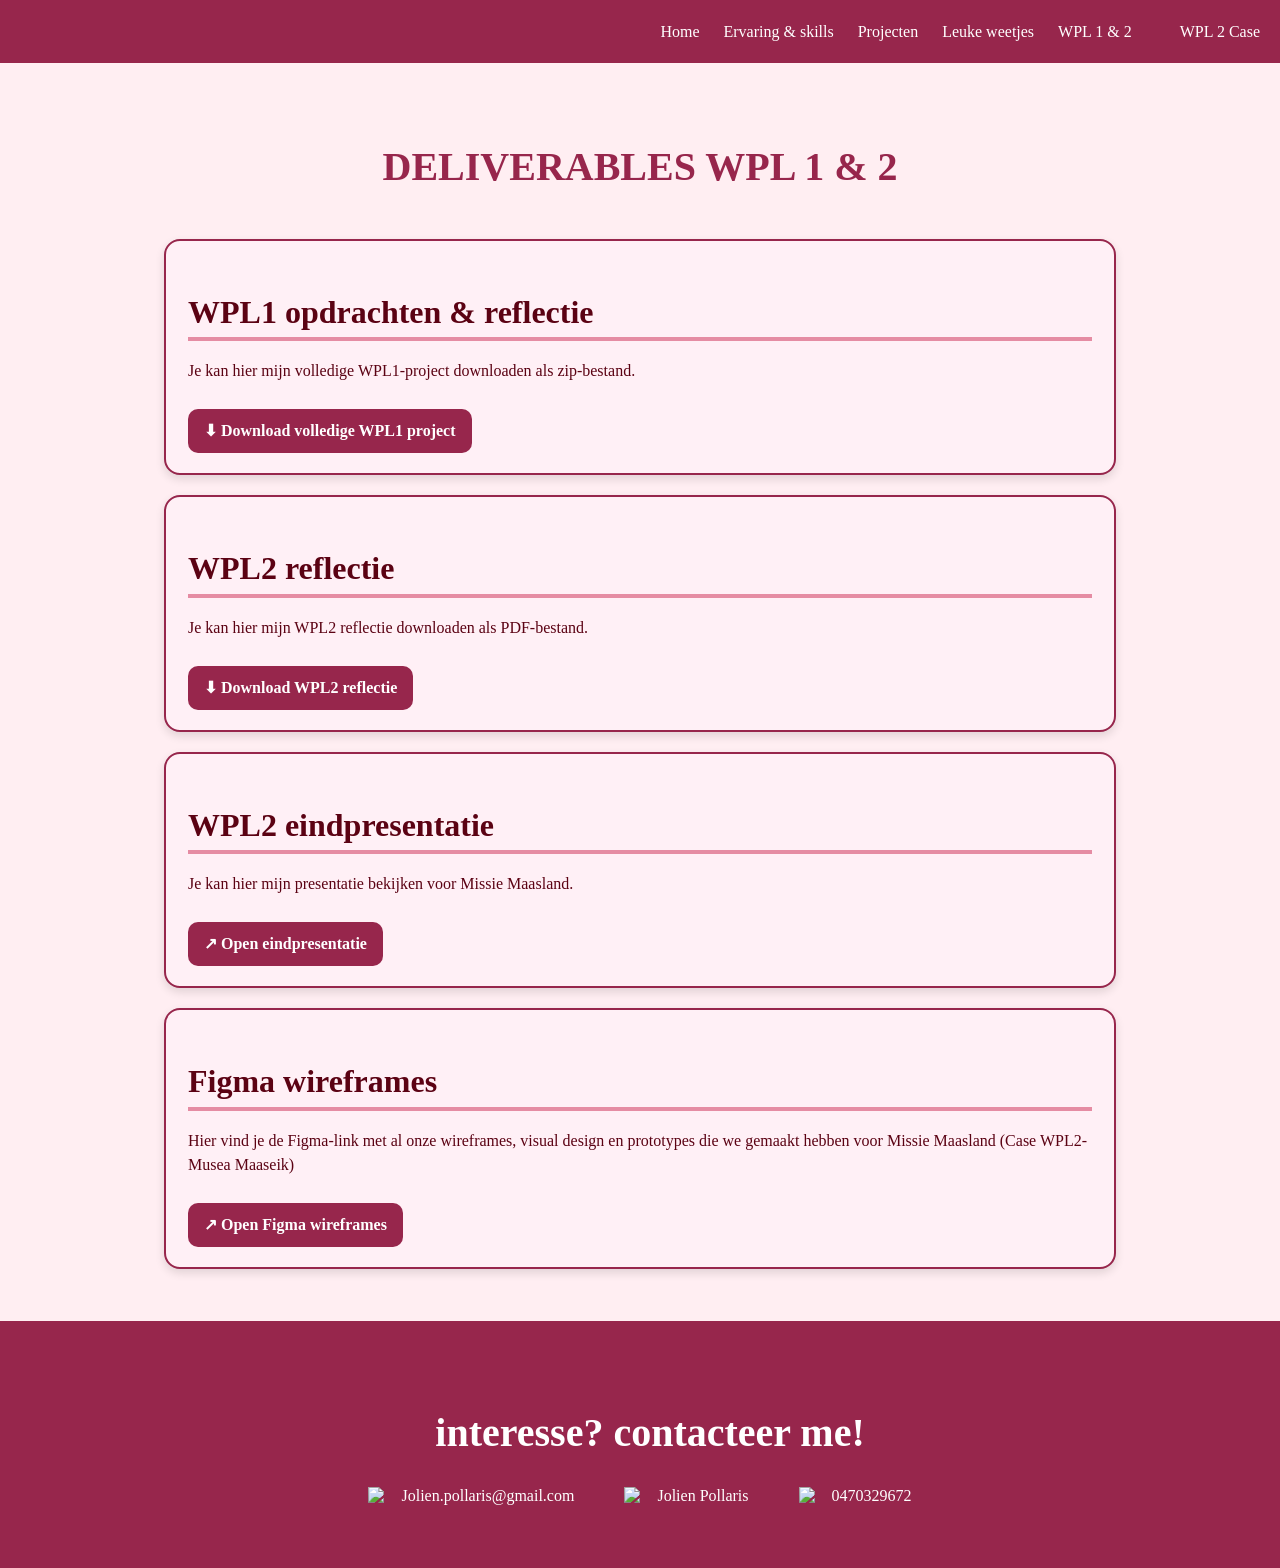
==== index.html @ 30694405 "- added page Case WPL 2 + casedsicription - added page WPL 1 & 2 + links - fixed footer - fixed head" ====
<!DOCTYPE html>
<html lang="en">
<head>
    <meta charset="UTF-8">
    <title>Situering DVO en reflectie</title>
    <meta name="viewport" content="width=device-width, initial-scale=1.0">
    <!-- Bootstrap CSS -->
    <link href="https://cdn.jsdelivr.net/npm/bootstrap@5.3.2/dist/css/bootstrap.min.css" rel="stylesheet">
    <link rel="stylesheet" href="index.css">
</head>
<body>

<header>
    <nav class="nav-page-header">
        <ul>
            <li><a href="index-home.html">Home</a></li>
            <li><a href="Ervaring%20&%20skills.html">Ervaring & skills</a></li>
            <li><a href="Projecten.html">Projecten</a></li>
            <li><a href="Leuke%20weetjes.html">Leuke weetjes</a></li>
            <li><a href="index.html">WPL 1 & 2</a><li>
            <li><a href="WPL-2-Case.html">WPL 2 Case</a></li>
        </ul>
    </nav>
</header>

<main>
    <h1>Deliverables WPL 1 &amp; 2</h1>

    <div class="deliverable-card">
        <h2>WPL1 opdrachten &amp; reflectie</h2>
        <p>Je kan hier mijn volledige WPL1-project downloaden als zip-bestand.</p>
        <a class="btn-download" href="assets/Taken%20WPL%201.zip" download>
            ⬇ Download volledige WPL1 project
        </a>
    </div>

    <div class="deliverable-card">
        <h2>WPL2 reflectie</h2>
        <p>Je kan hier mijn WPL2 reflectie downloaden als PDF-bestand.</p>
        <a class="btn-download" href="assets/Opdracht%20eindreflectie%20WPL2_Pollaris_Jolien.pdf" download>
            ⬇ Download WPL2 reflectie
        </a>
    </div>

    <div class="deliverable-card">
        <h2>WPL2 eindpresentatie</h2>
        <p>Je kan hier mijn presentatie bekijken voor Missie Maasland.</p>
        <a class="btn-download" href="assets/MissieMaasland-Eindpresentatie.pdf" target="_blank">
            ↗ Open eindpresentatie
        </a>
    </div>

    <div class="deliverable-card">
        <h2>Figma wireframes</h2>
        <p>Hier vind je de Figma-link met al onze wireframes, visual design en prototypes die we gemaakt hebben voor Missie Maasland (Case WPL2- Musea Maaseik)</p>
        <a class="btn-download"
           href="https://www.figma.com/design/A0nHrHpGoaWm3cTa3PGBNO/Wireframes-musea-maaseik?node-id=0-1&p=f&t=g0k9iLxpSkvIVcbJ-0"
           target="_blank">
            ↗ Open Figma wireframes
        </a>
    </div>

</main>

<footer class="contact-sectie">
    <h1>Interesse? Contacteer me!</h1>

    <section class="contact-links">
        <a href="https://mail.google.com/mail/u/0/?tab=rm&ogbl#inbox?compose=DmwnWrRtsncWtsWmXSWzNTnJlrHxDGCNJRVTjrslbZTVKmMLPmZFTZrtPswzjSnzWWzLDfMdKFjQ" class="contact-item">
            <img class="icon" src="assets/Mail.svg" alt="mail icoon">
            <span>Jolien.pollaris@gmail.com</span>
        </a>

        <a href="https://www.linkedin.com/in/jolien-pollaris-762a94254/" class="contact-item">
            <img src="assets/LinkedIn.svg" alt="LinkedIn icoon">
            <span>Jolien Pollaris</span>
        </a>

        <a href="tel:0470329672" class="contact-item">
            <img src="assets/phone.svg" alt="telefoon icoon">
            <span>0470329672</span>
        </a>
    </section>
</footer>

</body>
</html>

<!--            <h2>Creatieve Vormgever</h2>
    <p>Voor het dashboardproject werkten we op basis van een duidelijke briefing en stelden we een planning op. We
        volgden hierbij vaste stappen zoals schetsen, wireframes, een moodboard en uiteindelijk het visueel design
        maken. In elke fase was een duidelijke vooruitgang zichtbaar op vlak van creativiteit en visuele
        aantrekkelijkheid.
        Mijn dashboard was in het begin nog vrij basic, maar door gerichte feedback van de leerkracht is dit geëvolueerd
        naar een sterker en verzorgder ontwerp. Hierdoor merkte ik een duidelijke groei op creatief vlak. Met
        geanimeerde effecten heb ik voorlopig nog beperkt geëxperimenteerd in CSS, waardoor ik denk dat ik hier nog meer
        in ga groeien volgend semester.
        Daarnaast bouwden we onze eigen portfolio-website. Dankzij de kennis die ik opdeed binnen UI-design kan ik nu
        beter inschatten of interfaces gebruiksvriendelijk zijn en hier bewuster ontwerpkeuzes in maken.
    </p>

    <h2>Front-end ontwikkelaar</h2>
    <p>Voordat ik aan deze opleiding begon, had ik nog geen kennis van HTML, CSS of JavaScript. Tijdens het vak
        Scripting leerde ik hoe ik dynamische gegevens kan toevoegen aan een website. Door hier tijdens werkplekleren en
        de PE van Scripting zelfstandig mee te experimenteren, kan ik nu basisfunctionaliteiten dynamisch maken, zoals
        het renderen van cards en het instellen van filters.
        Tijdens werkplekleren leerden we ook werken met GitHub, waardoor ik mijn code kan beheren, mijn vooruitgang kan
        opvolgen en indien nodig kan terugkeren naar een vorige versie. Wanneer ik fouten tegenkom in mijn code, maak ik
        gebruik van AI en andere hulpmiddelen om sneller tot een oplossing te komen en bij te leren.
        Voor mijn portfolio werkten we met een duidelijke planning, inclusief tussentijdse evaluaties en voorbereidingen
        voor GitHub. Hierdoor leerde ik gestructureerd werken en mijn front-end projecten stapsgewijs verbeteren.
    </p>

    <h2>Communicator/teamplayer</h2>
    <p>Dit semester hebben we niet zo veel groepswerken gekregen, maar alle groepswerken die er waren zijn goed
        verlopen. Wanneer we bezig zijn met programmeren is het Engels vakjargon heel veel gebruikt. </p>

    <h2>Levenslang lerende</h2>
    <p>Door de feedback die ik kreeg tijdens het maken van mijn dashboard bij werkplekleren, heb ik geleerd om
        kritischer te kijken naar mijn eigen werk en dat van anderen. Daarnaast heb ik dankzij de
        Thalento-persoonlijkheidstest nieuwe inzichten over mezelf gekregen, wat bijdroeg aan mijn persoonlijke
        ontwikkeling. We leerden ook bewust omgaan met auteursrechten door uitsluitend rechtenvrije afbeeldingen te
        gebruiken. Op die manier handelen we duurzaam en conform de geldende wetgeving rond copyright.</p>

    <h1>Reflectie</h1>
    <h2>AIM-reflectie Werkplekleren</h2>
    <p>Werkplekleren 1 draaide vooral om het ontdekken van je eigen sterktes en zwaktes, en het experimenteren met
        creativiteit door te werken aan je portfolio en dashboard. Daarnaast waren er enkele gastcolleges waarin we
        kennismaakten met diverse front en backenddevelopers, designers en marketeers.</p>

    <h3>Wat ging er goed?</h3>
    <p>
        Persoonlijk vond ik het erg leuk om een dashboard te maken. Dit vond ik het leukste project van werkplekleren.
        Omdat je de volledige vrijheid kreeg om je eigen ding te doen. Ook was het wel handig dat we vaak
        tijdens de lessen aan opdrachten mochten werken, want dan konden we altijd bij een leerkracht terecht
        voor feedback of vragen.
    </p>

    <h3>Wat ging er minder goed?</h3>
    <p>
        Sommige opdrachten vond ik persoonlijk onduidelijk, zoals de uitleg van het dashboard in de beginfase. Er werden
        voorbeelden gegeven, maar die hadden voor mij niet echt meerwaarde. Sommige taken leken bovendien geen duidelijk
        doel te hebben. Hierbij denk ik bijvoorbeeld aan het wekelijks nemen en uploaden van screenshots van je
        Trello-bord
        om te kijken hoe ver je in je planning zat. Voor het dashboard had ik dit nooit bijgehouden en ik merkte te laat
        dat
        je dit van elke week moest uploaden.
    </p>

    <h3>Nieuwe inzichten</h3>
    <p>
        Ik heb geleerd om meer feedback te vragen en het minder persoonlijk te nemen. De eerste keer dat ik mijn
        dashboard
        liet zien aan een leerkracht, kreeg ik veel negatieve feedback. Ik wist zelf ook dat er iets mis was met mijn
        dashboard, maar ik wist niet precies wat. Ondanks dat zijn feedback wel binnen kwam, ben ik zo blij dat hij mij
        heeft laten zien wat ik zelf niet kon zien. Daardoor kon ik een dashboard maken waar ik zelf trots op was.
        Achteraf
        ben ik dus heel blij dat ik zijn feedback kreeg, want ik had even iemand nodig die eerlijk durfde te zeggen wat
        er
        mis was met mijn dashboard.
    </p>

    <h3>Waar ben ik trots op?</h3>
    <p>Ik ben trots op mezelf dat ik bij de negatieve feedback op mijn dashboard heb besloten om niet bij de pakken te
        blijven zitten, maar er juist extra hard aan te werken om er het beste van te maken. Uiteindelijk heb ik een
        dashboard kunnen maken waar ik volledig achter stond. Daarnaast ben ik ook blij met mijn portfoliowebsite, want
        die
        ziet er, op een paar kleine details na, visueel goed uit. Iets wat indruk op mij heeft gemaakt is de AI-tool
        Lovable, omdat je aan de hand van jouw stijl iets kan genereren en hier heel veel inspiratie uit kunt halen.</p>


    <h2>Wat neem ik mee naar WPL2?</h2>
    <section class="kernkwadranten-container">
        <div class="kernkwadrant-card">
            <h3>Doorzettingsvermogen</h3>
            <p><strong>Valkuil:</strong> Soms uren aan iets werken dat zinloos is of weinig oplevert</p>
            <p><strong>Allergie:</strong> Snel opgeven</p>
            <p><strong>Uitdaging:</strong> Doorzettingsvermogen slim inzetten, prioriteiten stellen en weten wanneer
                loslaten of hulp vragen juist effectiever is.</p>
        </div>

        <div class="kernkwadrant-card">
            <h3>Leergierigheid</h3>
            <p><strong>Valkuil:</strong> Te perfectionistisch worden</p>
            <p><strong>Allergie:</strong> Mensen die niet openstaan voor nieuwe dingen of feedback</p>
            <p><strong>Uitdaging:</strong> Leren mijn leergierigheid slim te benutten</p>
        </div>

        <div class="kernkwadrant-card">
            <h3>Creativiteit</h3>
            <p><strong>Valkuil:</strong> Veel ideeën bedenken en er geen enkele echt uitwerken</p>
            <p><strong>Allergie:</strong> Voorspelbaar zijn</p>
            <p><strong>Uitdaging:</strong> Leren focussen op één idee en dit volledig uitwerken tot een afgewerkt
                resultaat</p>
        </div>
    </section>

    <section class="wpl-tabel-container">
        <table class="wpl-tabel">
            <thead>
            <tr>
                <th>Talenten voor werkplekleren</th>
            </tr>
            </thead>
            <tbody>
            <tr>
                <td>Vandaag bezit ik onder andere doorzettingsvermogen, creativiteit en leergierigheid. Deze kwaliteiten
                    heb ik actief kunnen inzetten tijdens Werkplekleren. Zo heb ik doorgezet bij het verbeteren van mijn
                    dashboard, mijn creativiteit gebruikt bij het vormgeven van mijn portfolio en mijn leergierigheid
                    ingezet door feedback te vragen en toe te passen.
                </td>
            </tr>
            </tbody>
        </table>

        <table class="wpl-tabel">
            <thead>
            <tr>
                <th>Valkuilen waarmee ik nog worstel</th>
            </tr>
            </thead>
            <tbody>
            <tr>
                <td>Ik heb soms de neiging om dingen te perfectionistisch te willen doen, waardoor mijn werkjes soms
                    nooit goed genoeg zijn voor me en ik ze dus ook enkele minuten voor de deadline pas indien (zoals
                    bijvoorbeeld het dashboard).
                </td>
            </tr>
            <tr>
                <td>Ik heb wel altijd verschillende ideeën om te doen, maar vaak beschouw ik ze als raar waardoor ik ze
                    nooit uitwerk.
                </td>
            </tr>
            </tbody>
        </table>

        <table class="wpl-tabel">
            <thead>
            <tr>
                <th>Uitdagingen voor mezelf
                </th>
            </tr>
            </thead>
            <tbody>
            <tr>
                <td>Een uitdaging voor mij is om sneller hulp te vragen wanneer ik vastloop op iets. Bij het dashboard
                    vroeg ik bijvoorbeeld iets te laat feedback, waardoor ik bijna in tijdsnood zat.
                </td>
            </tr>
            </tbody>
        </table>

        <table class="wpl-tabel">
            <thead>
            <tr>
                <th>Wat ik wil bijleren bij WPL2
                </th>
            </tr>
            </thead>
            <tbody>
            <tr>
                <td>Ik wil leren om socialer te worden en meer open te staan naar andere mensen toe. Daarnaast hoop ik
                    ook dat ik nog meer ga groeien in het maken van designs, want dit vind ik echt leuk om te doen.
                </td>
            </tr>
            </tbody>
        </table>
    </section>

    <h2>Reflectie over X-factor</h2>
    <h3>(Em)passie</h3>
    <p>Ik zet me altijd voor de volle 100% in om mijn werk naar een hoger niveau te tillen. Bij
        verschillende opleidingsonderdelen deed ik dit ook met oprechte passie, zoals bij het
        portfolio, het dashboard en het werken aan een eigen app met UI design. Dit zijn opdrachten
        waar ik volledig in kan opgaan en waar ik urenlang geconcentreerd aan blijf werken, omdat ik
        het belangrijk vind om kwaliteit af te leveren.</p>

    <h3>Ondernemend en innovatief</h3>
    <p>Tijdens het vak UI-design heb ik samen met mijn groep intensief gebrainstormd over onze
        app. Hierdoor kwamen we tot nieuwe inzichten en originele ideeën. We merkten zelfs op dat
        er nog geen bestaande app is met exact dezelfde functionaliteiten als die van ons, wat
        aantoont dat we innovatief hebben nagedacht. Daarnaast heb ik me ook verdiept in nieuwe
        technologieën, zoals verschillende AI-modellen (bijvoorbeeld Lovable), wat bewijst dat ik
        opensta voor vernieuwing en graag nieuwe tools leer kennen.</p>

    <h3>(internationaal) samenwerken</h3>
    <p>Tijdens werkplekleren moest ik samenwerken met mensen die ik voorheen niet kende. In het
        begin voelde dit wat onwennig en spannend aan, maar zodra het ijs gebroken was, verliep
        de samenwerking vlot en aangenaam. We communiceerden goed en ik heb hieruit geleerd
        hoe belangrijk openheid en communicatie z ijn binnen een team.</p>

    <h3>Multidisciplinair</h3>
    <p>Binnen de opleiding werk ik met verschillende disciplines. Bij vakken zoals Scripting en Web Essentials ligt de
    focus vooral op code en functionaliteit, terwijl bij UI design en Graphic Skills het visuele aspect centraal staat.
    In het portfolio voor werkplekleren komen deze disciplines samen: ik combineer mijn kennis van design om een
    gebruiksvriendelijke en aantrekkelijke interface te creëren en dankzij mijn technische kennis kan ik dit ook
    effectief omzetten in een werkende toepassing die zowel praktisch als visueel sterk is.</p>

    <h2>Link naar pdf files</h2><br>
    <a href="EindreflectieWPL1DVOPollarisJolien.pdf">Download eindreflectie</a>
    <a href="SitueringDVO.pdf">Download Situering DVO</a>

</main>-->
---- index.css ----
* {
    padding: 0;
    margin: 0;
    box-sizing: border-box;
}

body {
    font-family: 'Georgia', serif;
    background-color: #FFEEF2;
    padding-top: 7vh;
}

/* ===== HEADER ===== */
header {
    background-color: #97264C;
    position: fixed;
    top: 0;
    width: 100%;
    z-index: 1000;
    height: 7vh;
}

.nav-page-header ul {
    list-style: none;
    display: flex;
    align-items: center;
    justify-content: flex-end;
    gap: 1.5rem;
    height: 7vh;
    margin: 0;
    padding-right: 20px;
}

.nav-page-header a {
    text-decoration: none;
    color: white;
}

.nav-page-header a:hover,
.nav-page-header a.active {
    font-weight: bold;
    color: #f8d4dd;
    text-decoration: underline;
}

/* ===== MAIN ===== */
main {
    max-width: 1000px;
    margin: 0 auto;
    padding: 2rem 1.5rem;
}

/* ===== TITLES ===== */
h1 {
    color: #97264C;
    font-size: 40px;
    text-align: center;
    margin: 3rem 0;
    font-weight: bold;
    text-transform: uppercase;
}

h2 {
    font-weight: bold;
    color: #5b0213;
    margin-top: 2rem;
    margin-bottom: 0.5rem;
    border-bottom: 4px solid #e58ca3;
    display: inline-block;
    padding-bottom: 6px;
}

/* ===== DOWNLOAD CARDS ===== */
.deliverable-card {
    background-color: #fff0f6;
    border: 2px solid #97264C;
    border-radius: 16px;
    padding: 20px 22px;
    margin: 20px 0;

    box-shadow: 0 4px 10px rgba(0,0,0,0.12);
    transition: transform 0.25s ease, box-shadow 0.25s ease;

    display: flex;
    flex-direction: column;
    gap: 10px;
}

.deliverable-card:hover {
    transform: translateY(-4px);
    box-shadow: 0 8px 18px rgba(0,0,0,0.18);
}

.deliverable-card p {
    color: #5b0213;
    line-height: 1.5;
}

/* ===== DOWNLOAD BUTTON ===== */
.btn-download {
    display: inline-block;
    background-color: #97264C;
    color: white;
    text-decoration: none;

    padding: 10px 16px;
    border-radius: 10px;
    width: fit-content;

    font-weight: bold;

    transition: 0.2s ease;
}

.btn-download:hover {
    background-color: #5b0213;
    transform: scale(1.03);
}
.contact-sectie {
    background-color: #97264C;
    color: white;
    padding: 60px 20px;
    text-align: center;
}


.contact-links {
    display: flex;
    justify-content: center;
    gap: 50px;
    flex-wrap: wrap;
}

.contact-item {
    display: flex;
    align-items: center;
    gap: 15px;
    text-decoration: none;
    color: white;
    transition: opacity 0.3s;
}

.contact-item:hover {
    opacity: 0.8;
}
.contact-item img {
    width: 18px;
    height: 18px;
    flex-shrink: 0;
}
.contact-sectie h1{
    font-weight: bold;
    color: white;
    padding-left: 20px;
    line-height: 7vh;
    text-align: center;
    text-transform: lowercase;
    margin: 20px;
}
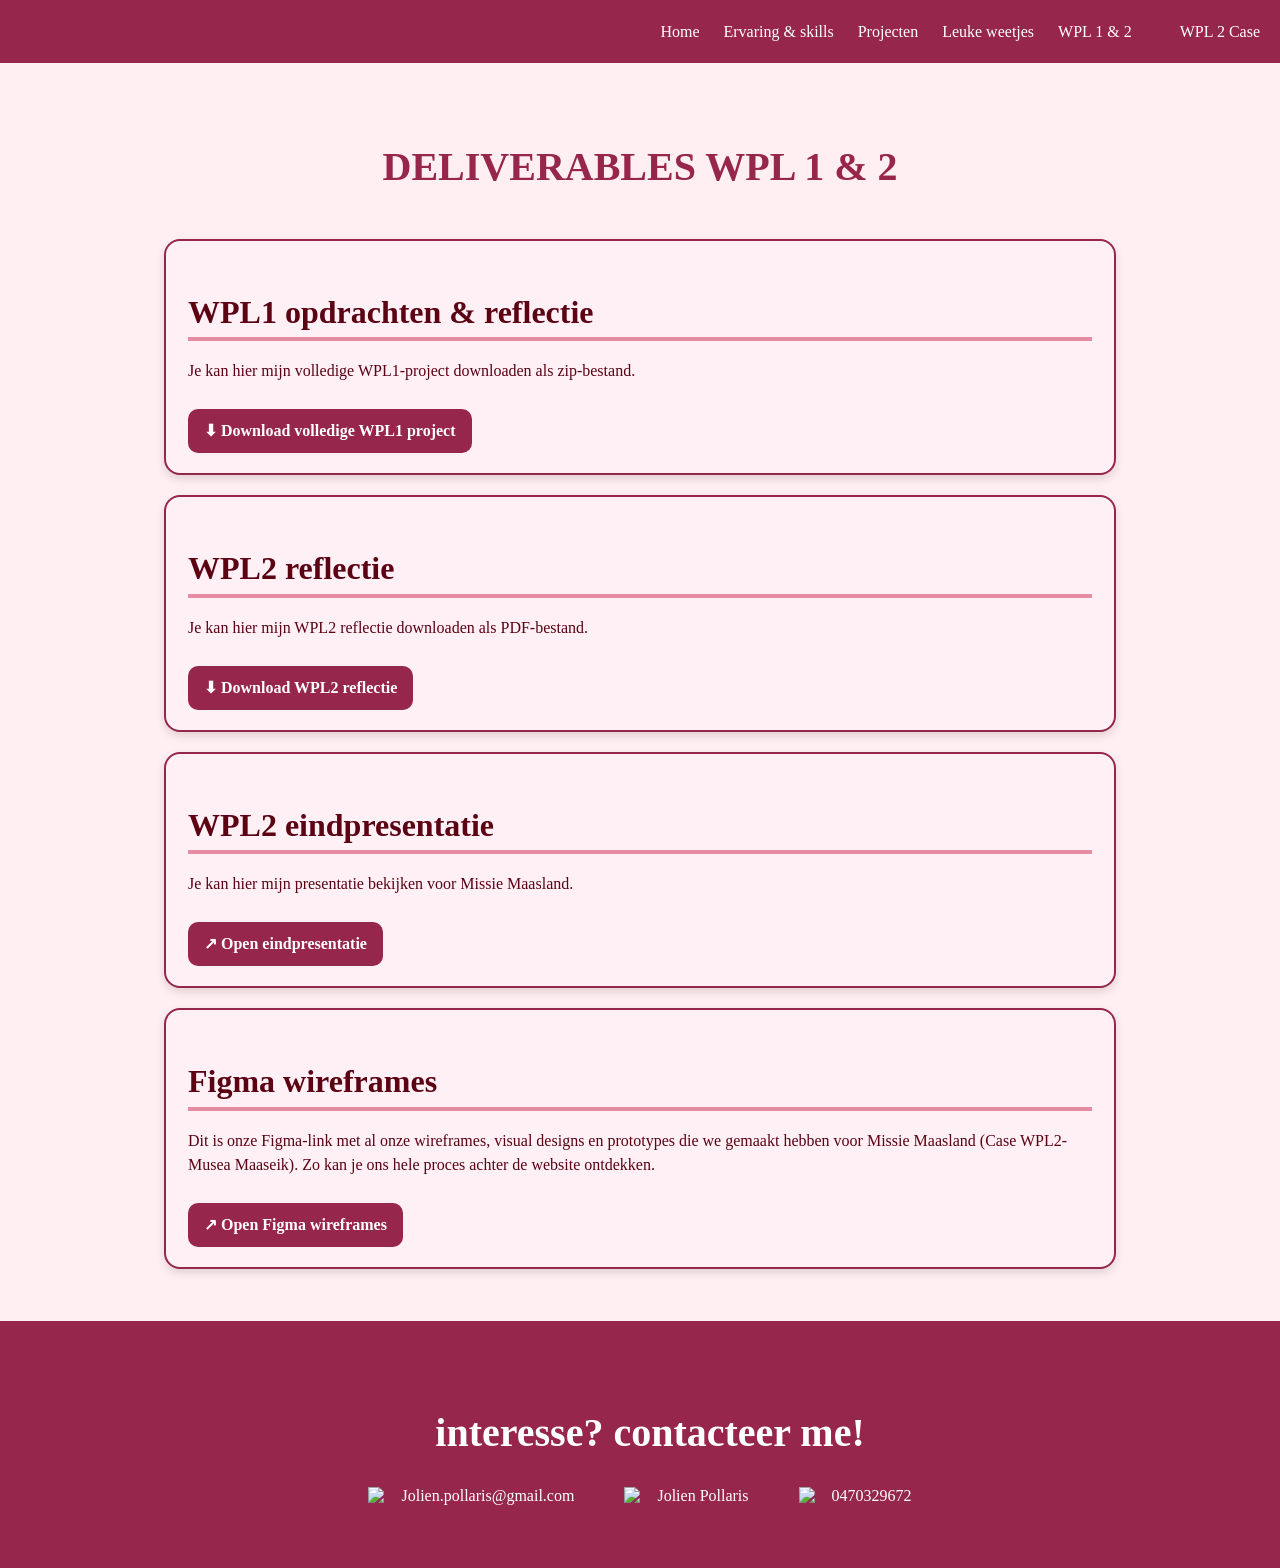
==== commit e891f75a: "- added drive link +images" ====
--- a/index.html
+++ b/index.html
@@ -29,7 +29,7 @@
     <div class="deliverable-card">
         <h2>WPL1 opdrachten &amp; reflectie</h2>
         <p>Je kan hier mijn volledige WPL1-project downloaden als zip-bestand.</p>
-        <a class="btn-download" href="assets/Taken%20WPL%201.zip" download>
+        <a class="btn-download" href="https://drive.google.com/file/d/1t63csTTZJvSSRAD-qBGdq2nlkK7bUR_k/view?usp=sharing" Open in Google Drive>
             ⬇ Download volledige WPL1 project
         </a>
     </div>
@@ -52,7 +52,7 @@
 
     <div class="deliverable-card">
         <h2>Figma wireframes</h2>
-        <p>Hier vind je de Figma-link met al onze wireframes, visual design en prototypes die we gemaakt hebben voor Missie Maasland (Case WPL2- Musea Maaseik)</p>
+        <p> Dit is onze Figma-link met al onze wireframes, visual designs en prototypes die we gemaakt hebben voor Missie Maasland (Case WPL2- Musea Maaseik). Zo kan je ons hele proces achter de website ontdekken.</p>
         <a class="btn-download"
            href="https://www.figma.com/design/A0nHrHpGoaWm3cTa3PGBNO/Wireframes-musea-maaseik?node-id=0-1&p=f&t=g0k9iLxpSkvIVcbJ-0"
            target="_blank">
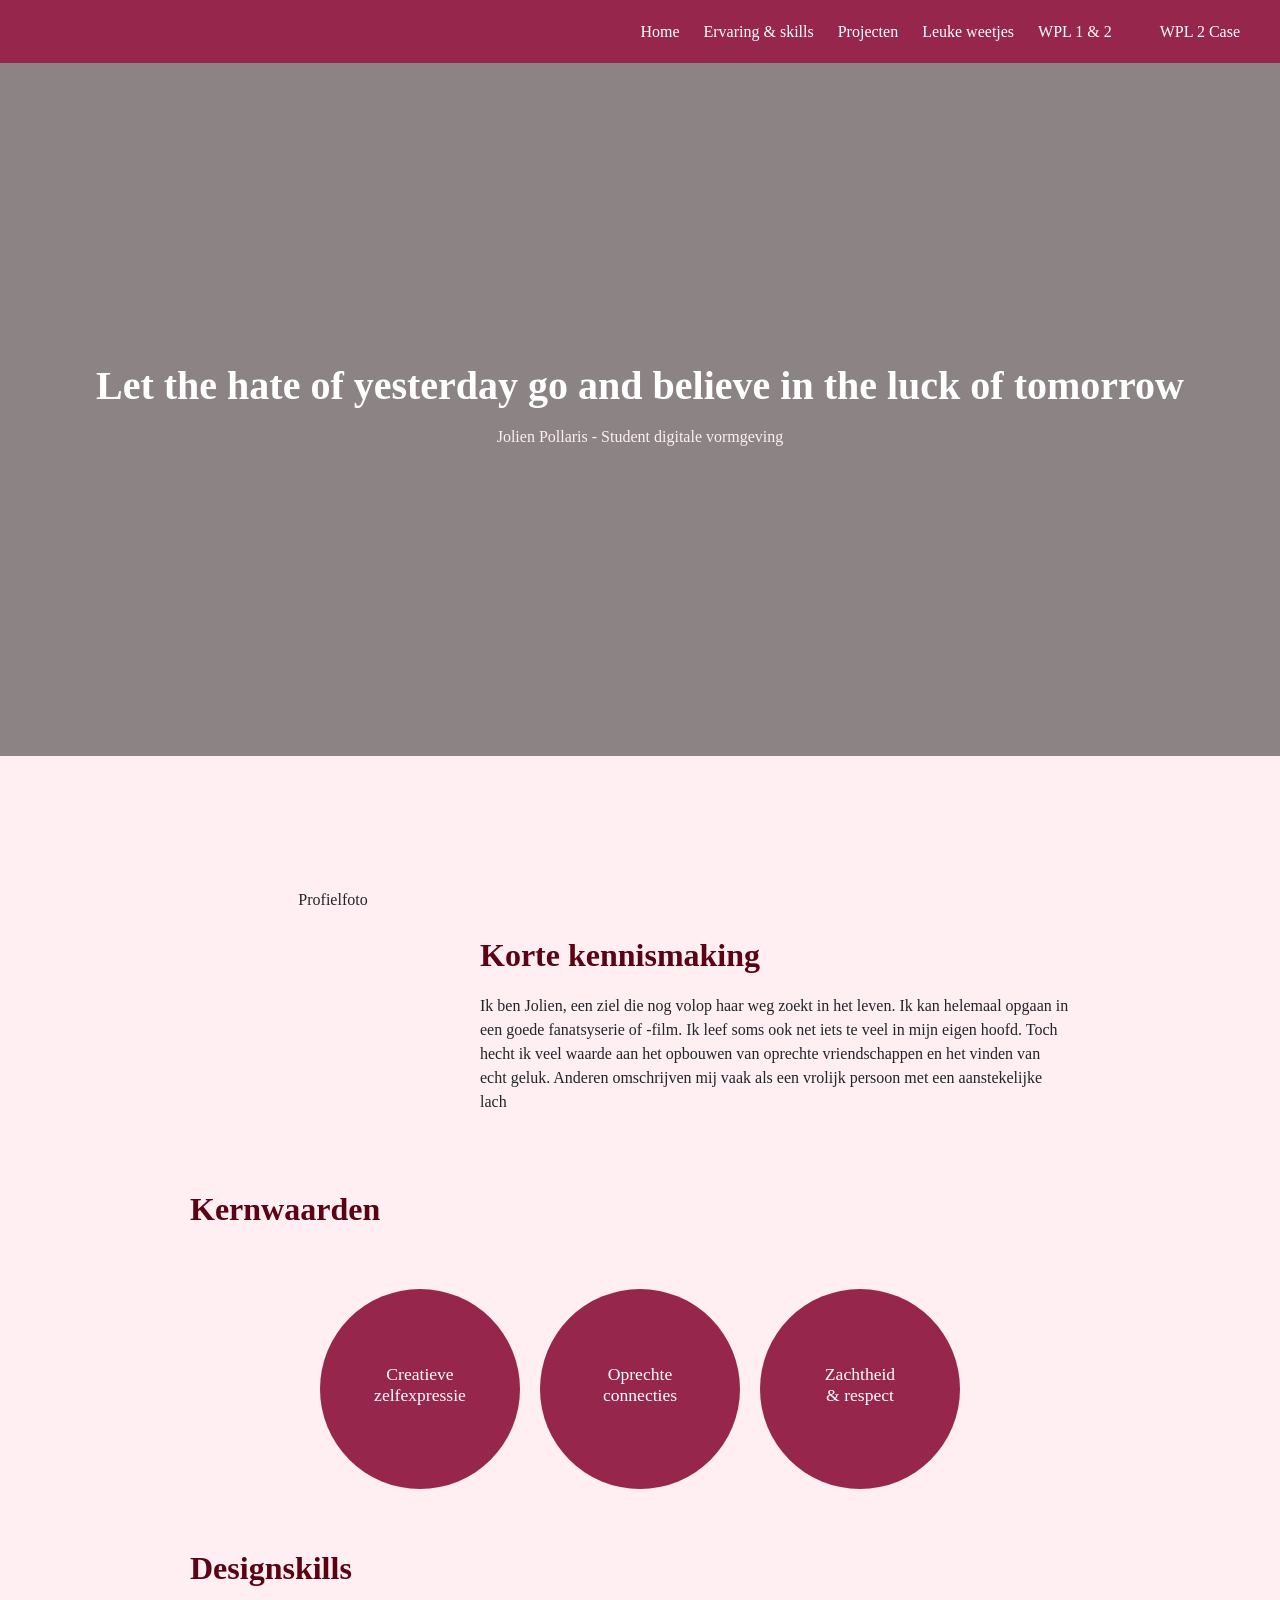
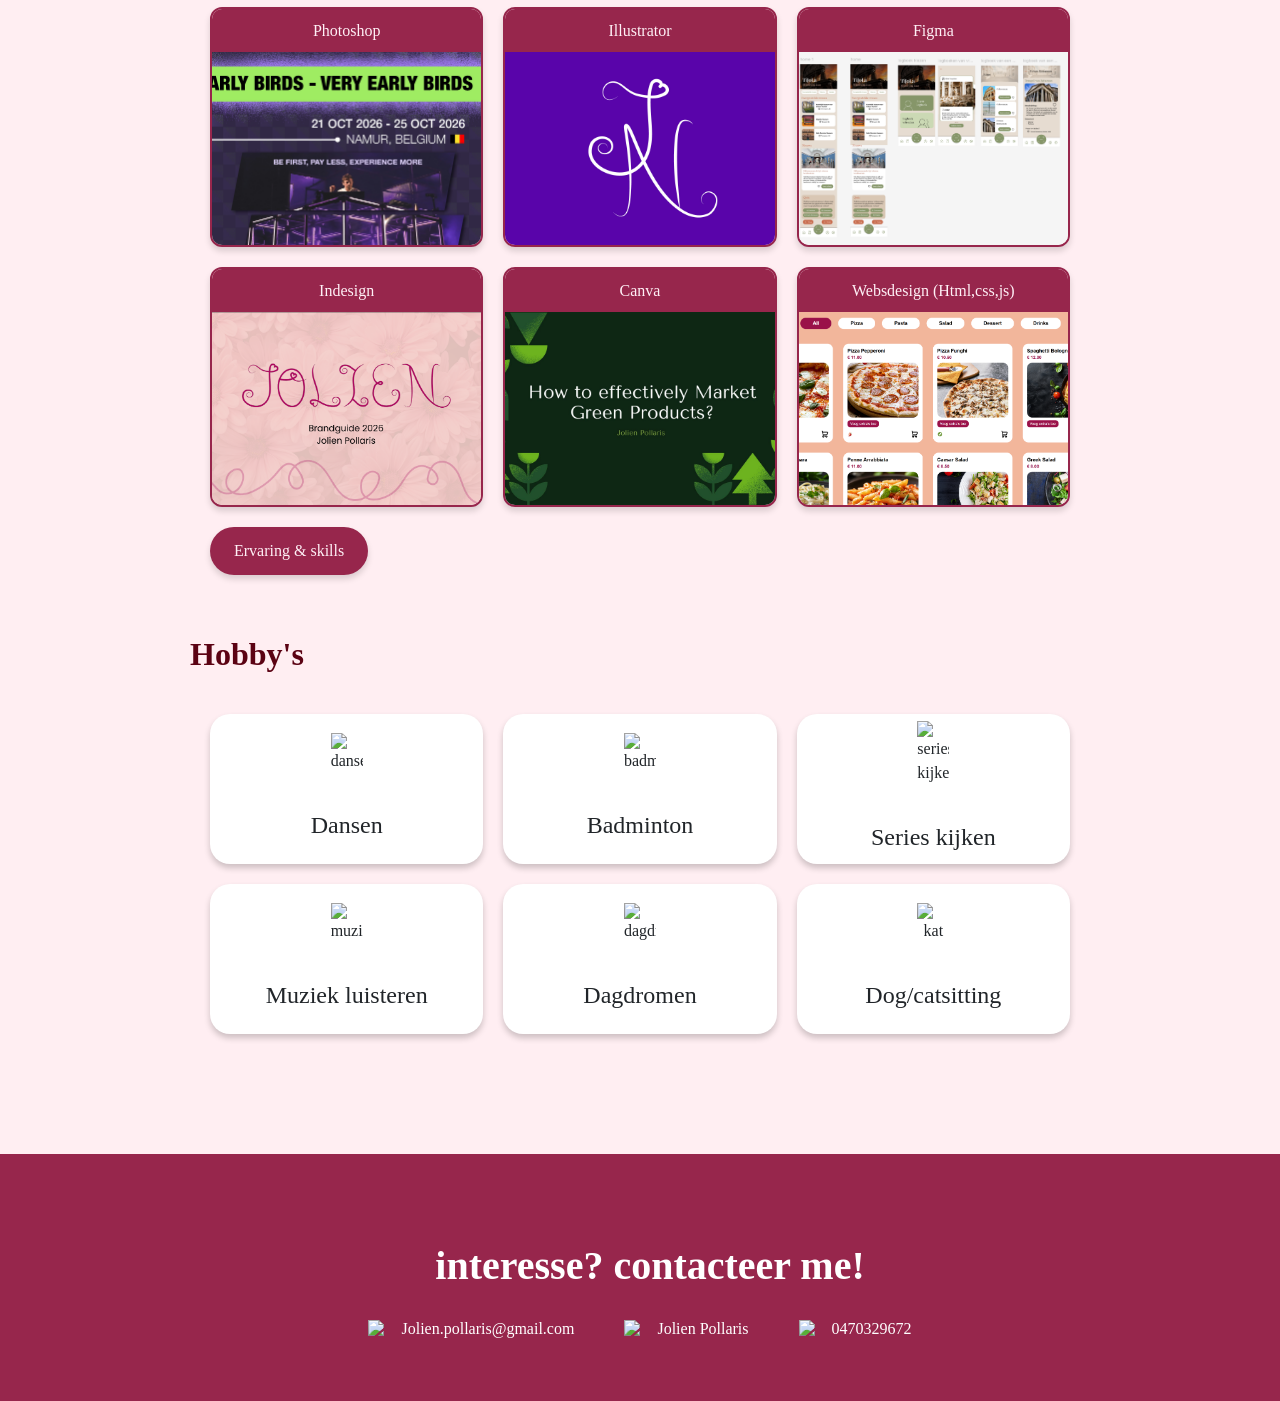
==== commit 895c6c96: "- index changed" ====
--- a/index.html
+++ b/index.html
@@ -2,64 +2,152 @@
 <html lang="en">
 <head>
     <meta charset="UTF-8">
-    <title>Situering DVO en reflectie</title>
     <meta name="viewport" content="width=device-width, initial-scale=1.0">
+    <title>Portfolio Jolien Pollaris</title>
+
     <!-- Bootstrap CSS -->
     <link href="https://cdn.jsdelivr.net/npm/bootstrap@5.3.2/dist/css/bootstrap.min.css" rel="stylesheet">
-    <link rel="stylesheet" href="index.css">
+    <link rel="stylesheet" href="Home.css">
+
 </head>
 <body>
-
 <header>
     <nav class="nav-page-header">
         <ul>
-            <li><a href="index-home.html">Home</a></li>
+            <li><a href="index.html">Home</a></li>
             <li><a href="Ervaring%20&%20skills.html">Ervaring & skills</a></li>
             <li><a href="Projecten.html">Projecten</a></li>
             <li><a href="Leuke%20weetjes.html">Leuke weetjes</a></li>
-            <li><a href="index.html">WPL 1 & 2</a><li>
+            <li><a href="WPL1&2.html">WPL 1 & 2</a><li>
             <li><a href="WPL-2-Case.html">WPL 2 Case</a></li>
         </ul>
     </nav>
 </header>
 
+<div class="banner">
+    <h1>Let the hate of yesterday go and
+        believe in the luck of tomorrow</h1>
+    <p>Jolien Pollaris - Student digitale vormgeving</p>
+</div>
+
 <main>
-    <h1>Deliverables WPL 1 &amp; 2</h1>
 
-    <div class="deliverable-card">
-        <h2>WPL1 opdrachten &amp; reflectie</h2>
-        <p>Je kan hier mijn volledige WPL1-project downloaden als zip-bestand.</p>
-        <a class="btn-download" href="https://drive.google.com/file/d/1t63csTTZJvSSRAD-qBGdq2nlkK7bUR_k/view?usp=sharing" Open in Google Drive>
-            ⬇ Download volledige WPL1 project
+    <section class ="intro">
+        <div class="intro-photo">
+            <img src="assets/Profielfoto.JPG" alt="Profielfoto">
+        </div>
+        <div class="intro-text">
+            <h2>Korte kennismaking</h2>
+            <p>Ik ben Jolien, een ziel die nog volop haar weg zoekt in het leven. Ik kan helemaal opgaan in een goede fanatsyserie
+                of -film. Ik leef soms ook net iets te veel in mijn eigen hoofd. Toch hecht ik veel waarde aan het opbouwen van
+                oprechte vriendschappen en het vinden van echt geluk. Anderen omschrijven mij vaak als een vrolijk persoon met een
+                aanstekelijke lach</p>
+        </div>
+    </section>
+    <h2>Kernwaarden</h2>
+    <div class="kernwaarden">
+        <div class="flip-card">
+            <div class="flip-card-inner">
+                <div class="flip-card-front">
+                    <h3>Creatieve<br>zelfexpressie</h3>
+                </div>
+                <div class="flip-card-back">
+                    <p>Ik verlies mezelf in muziek, verhalen en creatief bezig zijn.</p>
+                </div>
+            </div>
+        </div>
+
+        <div class="flip-card">
+            <div class="flip-card-inner">
+                <div class="flip-card-front">
+                    <h3>Oprechte<br>connecties</h3>
+                </div>
+                <div class="flip-card-back">
+                    <p>Diepe gesprekken en vriendschappen die blijven.</p>
+                </div>
+            </div>
+        </div>
+
+        <div class="flip-card">
+            <div class="flip-card-inner">
+                <div class="flip-card-front">
+                    <h3>Zachtheid<br>& respect</h3>
+                </div>
+                <div class="flip-card-back">
+                    <p>Ik behandel anderen met vriendelijkheid en respect.</p>
+                </div>
+            </div>
+        </div>
+    </div>
+
+    <h2>Designskills</h2>
+
+    <section class="design-tabel-container">
+
+        <div class="designskills-card">
+            <h3>Photoshop</h3>
+            <img src="assets/Instagram vertical post.jpg" alt="Photoshop design voorbeeld">
+        </div>
+
+        <div class="designskills-card">
+            <h3>Illustrator</h3>
+            <img src="assets/SubmerkPaars.jpg" alt="logo"/>
+        </div>
+
+        <div class="designskills-card">
+            <h3>Figma</h3>
+            <img src="assets/Figma.png" alt="Figma design voorbeeld">
+        </div>
+
+        <div class="designskills-card">
+            <h3>Indesign</h3>
+            <img src="assets/Indesign-brand.png" alt="Indesign">
+        </div>
+
+        <div class="designskills-card">
+            <h3>Canva</h3>
+            <img src="assets/Presentatie_Canva.jpg" alt="canva"/>
+        </div>
+
+        <div class="designskills-card">
+            <h3>Websdesign (Html,css,js)</h3>
+            <img src="assets/webdesign.png" alt="Figma design voorbeeld"/></div>
+
+    </section>
+
+    <div class="button-wrapper">
+        <a href="Ervaring%20&%20skills.html" class="skills-button">
+            Ervaring & skills
         </a>
     </div>
 
-    <div class="deliverable-card">
-        <h2>WPL2 reflectie</h2>
-        <p>Je kan hier mijn WPL2 reflectie downloaden als PDF-bestand.</p>
-        <a class="btn-download" href="assets/Opdracht%20eindreflectie%20WPL2_Pollaris_Jolien.pdf" download>
-            ⬇ Download WPL2 reflectie
-        </a>
+    <h2>Hobby's</h2>
+    <div class="hobby-container">
+        <div class="hobby-card">
+
+            <img src="assets/dansen.svg" alt="dansen"/><br>
+            <h4>Dansen</h4></div>
+
+        <div class="hobby-card">
+            <img src="assets/badminton.svg" alt="badminton"><br>
+            <h4>Badminton</h4></div>
+
+        <div class="hobby-card">
+            <img src="assets/tv.svg" alt="series kijken"><br>
+            <h4>Series kijken</h4></div>
+
+        <div class="hobby-card">
+            <img src="assets/muziek.svg" alt="muziek"><br>
+            <h4>Muziek luisteren</h4></div>
+
+        <div class="hobby-card">
+            <img src="assets/dagdromen.svg" alt="dagdromen"><br>
+            <h4>Dagdromen</h4></div>
+
+        <div class="hobby-card">
+            <img src="assets/kat.svg" alt="kat"><br>
+            <h4>Dog/catsitting</h4></div>
     </div>
-
-    <div class="deliverable-card">
-        <h2>WPL2 eindpresentatie</h2>
-        <p>Je kan hier mijn presentatie bekijken voor Missie Maasland.</p>
-        <a class="btn-download" href="assets/MissieMaasland-Eindpresentatie.pdf" target="_blank">
-            ↗ Open eindpresentatie
-        </a>
-    </div>
-
-    <div class="deliverable-card">
-        <h2>Figma wireframes</h2>
-        <p> Dit is onze Figma-link met al onze wireframes, visual designs en prototypes die we gemaakt hebben voor Missie Maasland (Case WPL2- Musea Maaseik). Zo kan je ons hele proces achter de website ontdekken.</p>
-        <a class="btn-download"
-           href="https://www.figma.com/design/A0nHrHpGoaWm3cTa3PGBNO/Wireframes-musea-maaseik?node-id=0-1&p=f&t=g0k9iLxpSkvIVcbJ-0"
-           target="_blank">
-            ↗ Open Figma wireframes
-        </a>
-    </div>
-
 </main>
 
 <footer class="contact-sectie">
@@ -84,220 +172,4 @@
 </footer>
 
 </body>
-</html>
-
-<!--            <h2>Creatieve Vormgever</h2>
-    <p>Voor het dashboardproject werkten we op basis van een duidelijke briefing en stelden we een planning op. We
-        volgden hierbij vaste stappen zoals schetsen, wireframes, een moodboard en uiteindelijk het visueel design
-        maken. In elke fase was een duidelijke vooruitgang zichtbaar op vlak van creativiteit en visuele
-        aantrekkelijkheid.
-        Mijn dashboard was in het begin nog vrij basic, maar door gerichte feedback van de leerkracht is dit geëvolueerd
-        naar een sterker en verzorgder ontwerp. Hierdoor merkte ik een duidelijke groei op creatief vlak. Met
-        geanimeerde effecten heb ik voorlopig nog beperkt geëxperimenteerd in CSS, waardoor ik denk dat ik hier nog meer
-        in ga groeien volgend semester.
-        Daarnaast bouwden we onze eigen portfolio-website. Dankzij de kennis die ik opdeed binnen UI-design kan ik nu
-        beter inschatten of interfaces gebruiksvriendelijk zijn en hier bewuster ontwerpkeuzes in maken.
-    </p>
-
-    <h2>Front-end ontwikkelaar</h2>
-    <p>Voordat ik aan deze opleiding begon, had ik nog geen kennis van HTML, CSS of JavaScript. Tijdens het vak
-        Scripting leerde ik hoe ik dynamische gegevens kan toevoegen aan een website. Door hier tijdens werkplekleren en
-        de PE van Scripting zelfstandig mee te experimenteren, kan ik nu basisfunctionaliteiten dynamisch maken, zoals
-        het renderen van cards en het instellen van filters.
-        Tijdens werkplekleren leerden we ook werken met GitHub, waardoor ik mijn code kan beheren, mijn vooruitgang kan
-        opvolgen en indien nodig kan terugkeren naar een vorige versie. Wanneer ik fouten tegenkom in mijn code, maak ik
-        gebruik van AI en andere hulpmiddelen om sneller tot een oplossing te komen en bij te leren.
-        Voor mijn portfolio werkten we met een duidelijke planning, inclusief tussentijdse evaluaties en voorbereidingen
-        voor GitHub. Hierdoor leerde ik gestructureerd werken en mijn front-end projecten stapsgewijs verbeteren.
-    </p>
-
-    <h2>Communicator/teamplayer</h2>
-    <p>Dit semester hebben we niet zo veel groepswerken gekregen, maar alle groepswerken die er waren zijn goed
-        verlopen. Wanneer we bezig zijn met programmeren is het Engels vakjargon heel veel gebruikt. </p>
-
-    <h2>Levenslang lerende</h2>
-    <p>Door de feedback die ik kreeg tijdens het maken van mijn dashboard bij werkplekleren, heb ik geleerd om
-        kritischer te kijken naar mijn eigen werk en dat van anderen. Daarnaast heb ik dankzij de
-        Thalento-persoonlijkheidstest nieuwe inzichten over mezelf gekregen, wat bijdroeg aan mijn persoonlijke
-        ontwikkeling. We leerden ook bewust omgaan met auteursrechten door uitsluitend rechtenvrije afbeeldingen te
-        gebruiken. Op die manier handelen we duurzaam en conform de geldende wetgeving rond copyright.</p>
-
-    <h1>Reflectie</h1>
-    <h2>AIM-reflectie Werkplekleren</h2>
-    <p>Werkplekleren 1 draaide vooral om het ontdekken van je eigen sterktes en zwaktes, en het experimenteren met
-        creativiteit door te werken aan je portfolio en dashboard. Daarnaast waren er enkele gastcolleges waarin we
-        kennismaakten met diverse front en backenddevelopers, designers en marketeers.</p>
-
-    <h3>Wat ging er goed?</h3>
-    <p>
-        Persoonlijk vond ik het erg leuk om een dashboard te maken. Dit vond ik het leukste project van werkplekleren.
-        Omdat je de volledige vrijheid kreeg om je eigen ding te doen. Ook was het wel handig dat we vaak
-        tijdens de lessen aan opdrachten mochten werken, want dan konden we altijd bij een leerkracht terecht
-        voor feedback of vragen.
-    </p>
-
-    <h3>Wat ging er minder goed?</h3>
-    <p>
-        Sommige opdrachten vond ik persoonlijk onduidelijk, zoals de uitleg van het dashboard in de beginfase. Er werden
-        voorbeelden gegeven, maar die hadden voor mij niet echt meerwaarde. Sommige taken leken bovendien geen duidelijk
-        doel te hebben. Hierbij denk ik bijvoorbeeld aan het wekelijks nemen en uploaden van screenshots van je
-        Trello-bord
-        om te kijken hoe ver je in je planning zat. Voor het dashboard had ik dit nooit bijgehouden en ik merkte te laat
-        dat
-        je dit van elke week moest uploaden.
-    </p>
-
-    <h3>Nieuwe inzichten</h3>
-    <p>
-        Ik heb geleerd om meer feedback te vragen en het minder persoonlijk te nemen. De eerste keer dat ik mijn
-        dashboard
-        liet zien aan een leerkracht, kreeg ik veel negatieve feedback. Ik wist zelf ook dat er iets mis was met mijn
-        dashboard, maar ik wist niet precies wat. Ondanks dat zijn feedback wel binnen kwam, ben ik zo blij dat hij mij
-        heeft laten zien wat ik zelf niet kon zien. Daardoor kon ik een dashboard maken waar ik zelf trots op was.
-        Achteraf
-        ben ik dus heel blij dat ik zijn feedback kreeg, want ik had even iemand nodig die eerlijk durfde te zeggen wat
-        er
-        mis was met mijn dashboard.
-    </p>
-
-    <h3>Waar ben ik trots op?</h3>
-    <p>Ik ben trots op mezelf dat ik bij de negatieve feedback op mijn dashboard heb besloten om niet bij de pakken te
-        blijven zitten, maar er juist extra hard aan te werken om er het beste van te maken. Uiteindelijk heb ik een
-        dashboard kunnen maken waar ik volledig achter stond. Daarnaast ben ik ook blij met mijn portfoliowebsite, want
-        die
-        ziet er, op een paar kleine details na, visueel goed uit. Iets wat indruk op mij heeft gemaakt is de AI-tool
-        Lovable, omdat je aan de hand van jouw stijl iets kan genereren en hier heel veel inspiratie uit kunt halen.</p>
-
-
-    <h2>Wat neem ik mee naar WPL2?</h2>
-    <section class="kernkwadranten-container">
-        <div class="kernkwadrant-card">
-            <h3>Doorzettingsvermogen</h3>
-            <p><strong>Valkuil:</strong> Soms uren aan iets werken dat zinloos is of weinig oplevert</p>
-            <p><strong>Allergie:</strong> Snel opgeven</p>
-            <p><strong>Uitdaging:</strong> Doorzettingsvermogen slim inzetten, prioriteiten stellen en weten wanneer
-                loslaten of hulp vragen juist effectiever is.</p>
-        </div>
-
-        <div class="kernkwadrant-card">
-            <h3>Leergierigheid</h3>
-            <p><strong>Valkuil:</strong> Te perfectionistisch worden</p>
-            <p><strong>Allergie:</strong> Mensen die niet openstaan voor nieuwe dingen of feedback</p>
-            <p><strong>Uitdaging:</strong> Leren mijn leergierigheid slim te benutten</p>
-        </div>
-
-        <div class="kernkwadrant-card">
-            <h3>Creativiteit</h3>
-            <p><strong>Valkuil:</strong> Veel ideeën bedenken en er geen enkele echt uitwerken</p>
-            <p><strong>Allergie:</strong> Voorspelbaar zijn</p>
-            <p><strong>Uitdaging:</strong> Leren focussen op één idee en dit volledig uitwerken tot een afgewerkt
-                resultaat</p>
-        </div>
-    </section>
-
-    <section class="wpl-tabel-container">
-        <table class="wpl-tabel">
-            <thead>
-            <tr>
-                <th>Talenten voor werkplekleren</th>
-            </tr>
-            </thead>
-            <tbody>
-            <tr>
-                <td>Vandaag bezit ik onder andere doorzettingsvermogen, creativiteit en leergierigheid. Deze kwaliteiten
-                    heb ik actief kunnen inzetten tijdens Werkplekleren. Zo heb ik doorgezet bij het verbeteren van mijn
-                    dashboard, mijn creativiteit gebruikt bij het vormgeven van mijn portfolio en mijn leergierigheid
-                    ingezet door feedback te vragen en toe te passen.
-                </td>
-            </tr>
-            </tbody>
-        </table>
-
-        <table class="wpl-tabel">
-            <thead>
-            <tr>
-                <th>Valkuilen waarmee ik nog worstel</th>
-            </tr>
-            </thead>
-            <tbody>
-            <tr>
-                <td>Ik heb soms de neiging om dingen te perfectionistisch te willen doen, waardoor mijn werkjes soms
-                    nooit goed genoeg zijn voor me en ik ze dus ook enkele minuten voor de deadline pas indien (zoals
-                    bijvoorbeeld het dashboard).
-                </td>
-            </tr>
-            <tr>
-                <td>Ik heb wel altijd verschillende ideeën om te doen, maar vaak beschouw ik ze als raar waardoor ik ze
-                    nooit uitwerk.
-                </td>
-            </tr>
-            </tbody>
-        </table>
-
-        <table class="wpl-tabel">
-            <thead>
-            <tr>
-                <th>Uitdagingen voor mezelf
-                </th>
-            </tr>
-            </thead>
-            <tbody>
-            <tr>
-                <td>Een uitdaging voor mij is om sneller hulp te vragen wanneer ik vastloop op iets. Bij het dashboard
-                    vroeg ik bijvoorbeeld iets te laat feedback, waardoor ik bijna in tijdsnood zat.
-                </td>
-            </tr>
-            </tbody>
-        </table>
-
-        <table class="wpl-tabel">
-            <thead>
-            <tr>
-                <th>Wat ik wil bijleren bij WPL2
-                </th>
-            </tr>
-            </thead>
-            <tbody>
-            <tr>
-                <td>Ik wil leren om socialer te worden en meer open te staan naar andere mensen toe. Daarnaast hoop ik
-                    ook dat ik nog meer ga groeien in het maken van designs, want dit vind ik echt leuk om te doen.
-                </td>
-            </tr>
-            </tbody>
-        </table>
-    </section>
-
-    <h2>Reflectie over X-factor</h2>
-    <h3>(Em)passie</h3>
-    <p>Ik zet me altijd voor de volle 100% in om mijn werk naar een hoger niveau te tillen. Bij
-        verschillende opleidingsonderdelen deed ik dit ook met oprechte passie, zoals bij het
-        portfolio, het dashboard en het werken aan een eigen app met UI design. Dit zijn opdrachten
-        waar ik volledig in kan opgaan en waar ik urenlang geconcentreerd aan blijf werken, omdat ik
-        het belangrijk vind om kwaliteit af te leveren.</p>
-
-    <h3>Ondernemend en innovatief</h3>
-    <p>Tijdens het vak UI-design heb ik samen met mijn groep intensief gebrainstormd over onze
-        app. Hierdoor kwamen we tot nieuwe inzichten en originele ideeën. We merkten zelfs op dat
-        er nog geen bestaande app is met exact dezelfde functionaliteiten als die van ons, wat
-        aantoont dat we innovatief hebben nagedacht. Daarnaast heb ik me ook verdiept in nieuwe
-        technologieën, zoals verschillende AI-modellen (bijvoorbeeld Lovable), wat bewijst dat ik
-        opensta voor vernieuwing en graag nieuwe tools leer kennen.</p>
-
-    <h3>(internationaal) samenwerken</h3>
-    <p>Tijdens werkplekleren moest ik samenwerken met mensen die ik voorheen niet kende. In het
-        begin voelde dit wat onwennig en spannend aan, maar zodra het ijs gebroken was, verliep
-        de samenwerking vlot en aangenaam. We communiceerden goed en ik heb hieruit geleerd
-        hoe belangrijk openheid en communicatie z ijn binnen een team.</p>
-
-    <h3>Multidisciplinair</h3>
-    <p>Binnen de opleiding werk ik met verschillende disciplines. Bij vakken zoals Scripting en Web Essentials ligt de
-    focus vooral op code en functionaliteit, terwijl bij UI design en Graphic Skills het visuele aspect centraal staat.
-    In het portfolio voor werkplekleren komen deze disciplines samen: ik combineer mijn kennis van design om een
-    gebruiksvriendelijke en aantrekkelijke interface te creëren en dankzij mijn technische kennis kan ik dit ook
-    effectief omzetten in een werkende toepassing die zowel praktisch als visueel sterk is.</p>
-
-    <h2>Link naar pdf files</h2><br>
-    <a href="EindreflectieWPL1DVOPollarisJolien.pdf">Download eindreflectie</a>
-    <a href="SitueringDVO.pdf">Download Situering DVO</a>
-
-</main>-->+</html>
--- a/Home.css
+++ b/Home.css
@@ -0,0 +1,608 @@
+* {
+    padding: 0;
+    margin: 0;
+    box-sizing: border-box;
+}
+
+body {
+    font-family: 'Georgia', serif;
+    background-color: #FFEEF2;
+    padding-top: 7vh;
+}
+
+img {
+    max-width: 100%;
+    height: auto;
+}
+
+header {
+    background-color: #97264C;
+    position: fixed;
+    top: 0;
+    width: 100%;
+    z-index: 1000;
+    height: 7vh;
+}
+
+.nav-page-header a:hover,
+.nav-page-header a.active {
+    font-weight: bold;
+    color: #f8d4dd;
+    text-decoration: underline;
+}
+
+
+.nav-page-header ul {
+    list-style: none;
+    display: flex;
+    align-items: center;
+    justify-content: flex-end;
+    gap: 1.5rem;
+    color: white;
+    right: 20px;
+    height: 7vh;
+    margin: 0;
+    padding-right: 20px;
+}
+
+.nav-page-header a{
+    text-decoration: none;
+    color: white;
+}
+
+.banner {
+    background-image: linear-gradient(rgba(0,0,0,0.45), rgba(0,0,0,0.45)),
+    url("assets/achtergrond voor website.png");
+    background-size: cover;
+    background-position: center;
+    height: 77vh;
+    display: flex;
+    align-items: center;
+    justify-content: center;
+    flex-direction: column;
+    color: white;
+    font-weight: bold;
+}
+
+.banner p {
+    font-weight: normal;
+    color: #FFEEF2;
+}
+
+main {
+    margin: 120px auto;
+    max-width: 900px;
+    text-align: center;
+}
+
+h1 {
+    font-weight: bold;
+    color: white;
+    text-align: center;
+    line-height: 7vh;
+}
+
+h2 {
+    font-weight: bold;
+    color: #5b0213;
+    text-align: left;
+    margin: 0 auto 20px;
+}
+
+.intro {
+    display: flex;
+    align-items: center;
+    gap: 40px;
+    margin: 60px 20px;
+}
+
+.intro-photo img {
+    width: 230px;
+    aspect-ratio: 1 / 1;
+    border-radius: 50%;
+    object-fit: cover;
+    height: auto;
+}
+
+
+.intro-text {
+    max-width: 600px;
+    text-align: left;
+}
+
+.kernwaarden {
+    display: flex;
+    justify-content: center;
+    gap: 20px;
+    margin: 60px 0;
+}
+
+.flip-card {
+    width: 200px;
+    height: 200px;
+    perspective: 1000px;
+}
+
+.flip-card-inner {
+    width: 100%;
+    height: 100%;
+    position: relative;
+    transition: transform 0.8s;
+    transform-style: preserve-3d;
+}
+
+
+.flip-card-front,
+.flip-card-back {
+    position: absolute;
+    width: 100%;
+    height: 100%;
+    border-radius: 50%;
+    backface-visibility: hidden;
+    display: flex;
+    align-items: center;
+    justify-content: center;
+    text-align: center;
+    padding: 20px;
+}
+
+.flip-card-front {
+    background-color: #97264C;
+    color: white;
+}
+
+.flip-card-back {
+    background-color: white;
+    color: #97264C;
+    transform: rotateY(180deg);
+}
+.flip-card:hover .flip-card-inner {
+    transform: rotateY(180deg);
+}
+
+
+.flip-card h3 {
+    font-size: 1.1rem;
+}
+
+.flip-card p {
+    font-size: 0.9rem;
+    line-height: 1.4;
+}
+
+
+h2 {
+    margin-top: 60px;
+    text-align: left;
+}
+
+
+
+.design-tabel-container {
+    display: grid;
+    grid-template-columns: repeat(3, 1fr);
+    gap: 20px;
+
+    max-width: 1000px;
+    margin: 20px auto;
+    padding: 0 20px;
+}
+
+/* CARD */
+.designskills-card {
+    height: 240px;
+    border: 2px solid #97264C;
+    border-radius: 12px;
+    background-color: #fff0f6;
+    box-shadow: 0 4px 6px rgba(0,0,0,0.15);
+
+    overflow: hidden;
+    display: flex;
+    flex-direction: column;
+
+    transition: transform 0.3s ease, box-shadow 0.3s ease;
+}
+
+.designskills-card:hover {
+    transform: scale(1.03);
+    box-shadow: 0 6px 10px rgba(0,0,0,0.25);
+}
+
+.design-tabel-container {
+    display: grid;
+    grid-template-columns: repeat(3, 1fr);
+    gap: 20px;
+
+    max-width: 1000px;
+    margin: 20px auto;
+    padding: 0 20px;
+}
+
+/* CARD */
+.designskills-card {
+    height: 240px;
+    border: 2px solid #97264C;
+    border-radius: 12px;
+    background-color: #fff0f6;
+    box-shadow: 0 4px 6px rgba(0,0,0,0.15);
+
+    overflow: hidden;
+    display: flex;
+    flex-direction: column;
+
+    transition: transform 0.3s ease, box-shadow 0.3s ease;
+}
+
+.designskills-card:hover {
+    transform: scale(1.03);
+    box-shadow: 0 6px 10px rgba(0,0,0,0.25);
+}
+
+/* TITLE CARD */
+.designskills-card h3 {
+    margin: 0;
+    padding: 12px;
+    background-color: #97264C;
+    color: #fff0f6;
+    font-size: 1rem;
+}
+
+/* IMAGE */
+.designskills-card img {
+    width: 100%;
+    height: 100%;
+    object-fit: cover;
+    display: block;
+}
+
+/* =========================
+   BUTTON
+========================= */
+
+.button-wrapper {
+    display: flex;
+    justify-content: flex-start;
+
+    max-width: 1000px;
+    margin: 20px auto 0 auto;
+    padding-left: 20px;
+}
+
+.skills-button {
+    display: inline-block;
+
+    background-color: #97264C;
+    color: #fff0f6;
+    text-decoration: none;
+
+    padding: 12px 24px;
+    border-radius: 30px;
+
+    font-size: 1rem;
+
+    box-shadow: 0 4px 6px rgba(0,0,0,0.15);
+    transition: all 0.3s ease;
+
+    cursor: pointer;
+}
+
+.skills-button:hover {
+    background-color: #c13a63;
+    transform: translateY(-2px);
+    box-shadow: 0 6px 10px rgba(0,0,0,0.25);
+}
+
+.skills-button:active {
+    transform: scale(0.97);
+}
+
+/* =========================
+   HOBBY GRID
+========================= */
+
+.hobby-container {
+    display: grid;
+    grid-template-columns: repeat(3, 1fr);
+    gap: 20px;
+
+    max-width: 1000px;
+    margin: 40px auto 80px auto;
+    padding: 0 20px;
+}
+
+/* HOBBY CARD */
+.hobby-card {
+    background-color: white;
+    border-radius: 20px;
+
+    display: flex;
+    flex-direction: column;
+    align-items: center;
+    justify-content: center;
+    text-align: center;
+
+    padding: 20px;
+    height: 150px;
+
+    box-shadow: 0 4px 6px rgba(0,0,0,0.2);
+    transition: transform 0.3s ease;
+}
+
+.hobby-card:hover {
+    transform: scale(1.05);
+}
+
+/* ICON */
+.hobby-card img {
+    width: 40px;
+    height: 40px;
+    margin-bottom: 10px;
+    padding: 4px;
+}
+
+.contact-sectie {
+    background-color: #97264C;
+    color: white;
+    padding: 60px 20px;
+    text-align: center;
+}
+
+
+.contact-links {
+    display: flex;
+    justify-content: center;
+    gap: 50px;
+    flex-wrap: wrap;
+}
+
+.contact-item {
+    display: flex;
+    align-items: center;
+    gap: 15px;
+    text-decoration: none;
+    color: white;
+    transition: opacity 0.3s;
+}
+
+.contact-item:hover {
+    opacity: 0.8;
+}
+.contact-item img {
+    width: 18px;
+    height: 18px;
+    flex-shrink: 0;
+}
+.contact-sectie h1{
+    font-weight: bold;
+    color: white;
+    padding-left: 20px;
+    line-height: 7vh;
+    text-align: center;
+    text-transform: lowercase;
+    margin: 20px;
+}
+
+.banner img,
+.intro-photo img,
+.hobby-card img,
+.flip-card img {
+    max-width: 100%;
+    height: auto;
+    display: block;
+}
+
+.nav-page-header {
+    display: flex;
+    align-items: center;
+    justify-content: flex-end;
+    padding: 0 20px;
+    height: 7vh;
+    box-sizing: border-box;
+}
+
+.nav-page-header ul {
+    flex-wrap: wrap;
+    justify-content: flex-end;
+    gap: 1.5rem;
+    padding-right: 20px;
+}
+
+@media (max-width: 1024px) {
+    main {
+        margin: 100px 20px;
+        max-width: 860px;
+    }
+
+    .banner {
+        height: 60vh;
+        background-position: center;
+    }
+
+    .intro-photo img {
+        width: 200px;
+        height: 200px;
+    }
+
+    .hobby-container {
+        grid-template-columns: repeat(2, 1fr);
+        gap: 16px;
+    }
+
+    .flip-card,
+    .flip-card-front,
+    .flip-card-back {
+        width: 180px;
+        height: 180px;
+    }
+}
+
+@media (max-width: 768px) {
+    header {
+        position: relative;
+        height: auto;
+        padding: 10px 0;
+    }
+
+    body {
+        padding-top: 0;
+    }
+
+    .nav-page-header ul {
+        flex-direction: column;
+        height: auto;
+        gap: 12px;
+        padding: 10px 0;
+        justify-content: center;
+    }
+
+
+    main {
+        margin: 90px 12px;
+    }
+
+    h1 {
+        font-size: 1rem;
+        color: white;
+        margin: 1.6rem 0;
+        line-height: normal;
+        text-align: center;
+    }
+
+    .nav-page-header {
+        flex-direction: column;
+        align-items: center;
+        gap: 0.5rem;
+        padding: 8px 12px;
+        height: auto;
+    }
+
+    .nav-page-header ul {
+        flex-direction: column;
+        align-items: center;
+        gap: 0.6rem;
+        padding-right: 0;
+    }
+
+    .banner {
+        height: 50vh;
+        padding: 12px;
+    }
+
+    .intro {
+        flex-direction: column;
+        gap: 18px;
+        margin: 30px 16px;
+        align-items: center;
+        text-align: center;
+    }
+
+    .intro-photo img {
+        width: 160px;
+        height: 160px;
+        border-radius: 50%;
+    }
+
+    .intro-text {
+        max-width: 100%;
+    }
+
+    .kernwaarden {
+        flex-direction: column;
+        gap: 16px;
+        margin: 40px 12px;
+        align-items: center;
+    }
+
+    .flip-card,
+    .flip-card-front,
+    .flip-card-back {
+        width: 160px;
+        height: 160px;
+    }
+
+    .hobby-container {
+        grid-template-columns: repeat(2, 1fr);
+        max-width: 720px;
+        margin: 12px auto;
+    }
+
+    .hobby-card {
+        height: auto;
+        padding: 14px;
+    }
+
+    .contact-sectie {
+        padding: 36px 12px;
+    }
+
+    .banner p {
+        font-size: 0.95rem;
+    }
+}
+
+@media (max-width: 480px) {
+    header {
+        position: relative;
+        height: auto;
+        padding: 10px 0;
+    }
+
+    body {
+        padding-top: 0;
+    }
+
+    .nav-page-header ul {
+        flex-direction: column;
+        height: auto;
+        gap: 12px;
+        padding: 10px 0;
+        justify-content: center;
+    }
+
+    main {
+        margin: 70px 10px;
+        padding: 0 12px;
+    }
+
+    h1 {
+        font-size: 0.95rem;
+        margin: 1rem 0;
+    }
+
+    .nav-page-header ul {
+        gap: 10px;
+        font-size: 0.95rem;
+    }
+
+    .intro-photo img {
+        width: 120px;
+        height: 120px;
+    }
+
+    .flip-card,
+    .flip-card-front,
+    .flip-card-back {
+        width: 120px;
+        height: 120px;
+    }
+
+    .hobby-container {
+        grid-template-columns: 1fr;
+        gap: 12px;
+        padding: 0 12px;
+    }
+
+    h2 {
+        font-size: 1rem;
+    }
+
+    .intro-text {
+        font-size: 0.95rem;
+    }
+
+    .contact-sectie {
+        padding: 28px 12px;
+    }
+}
+
+
